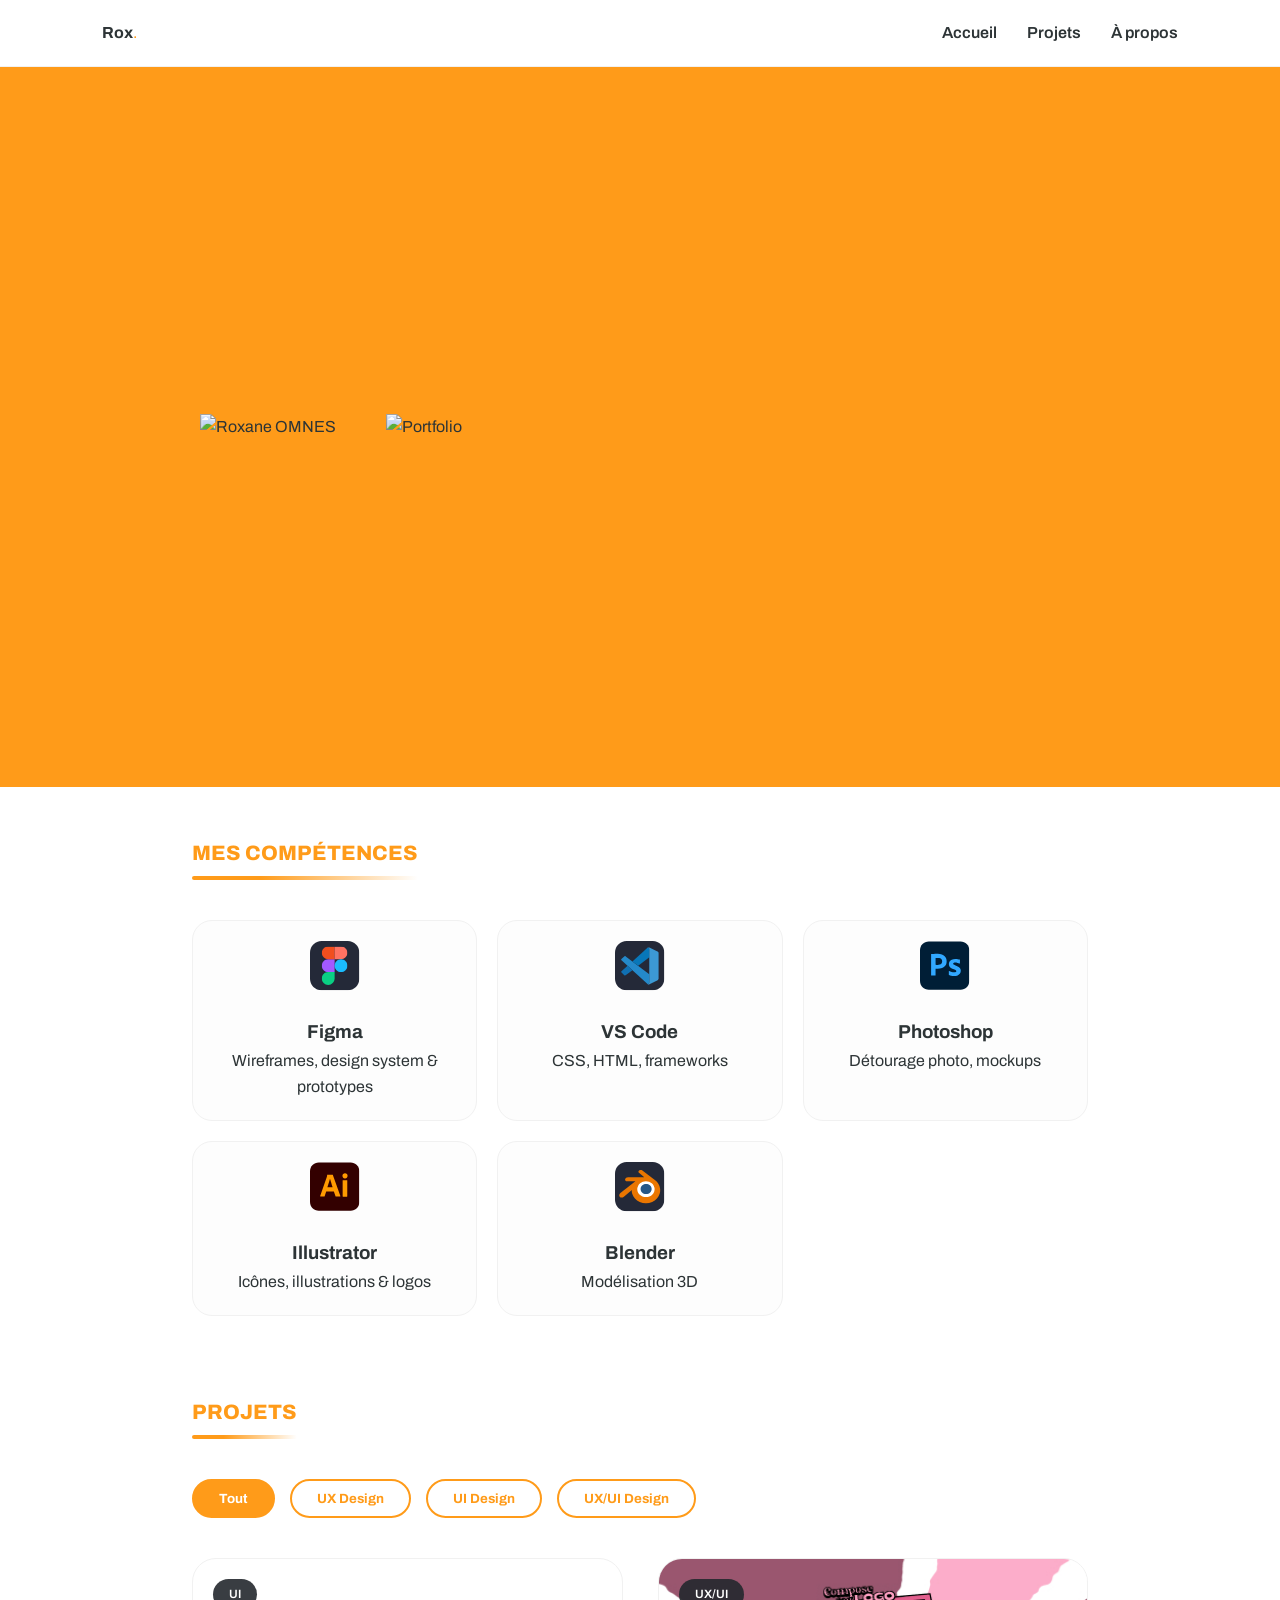
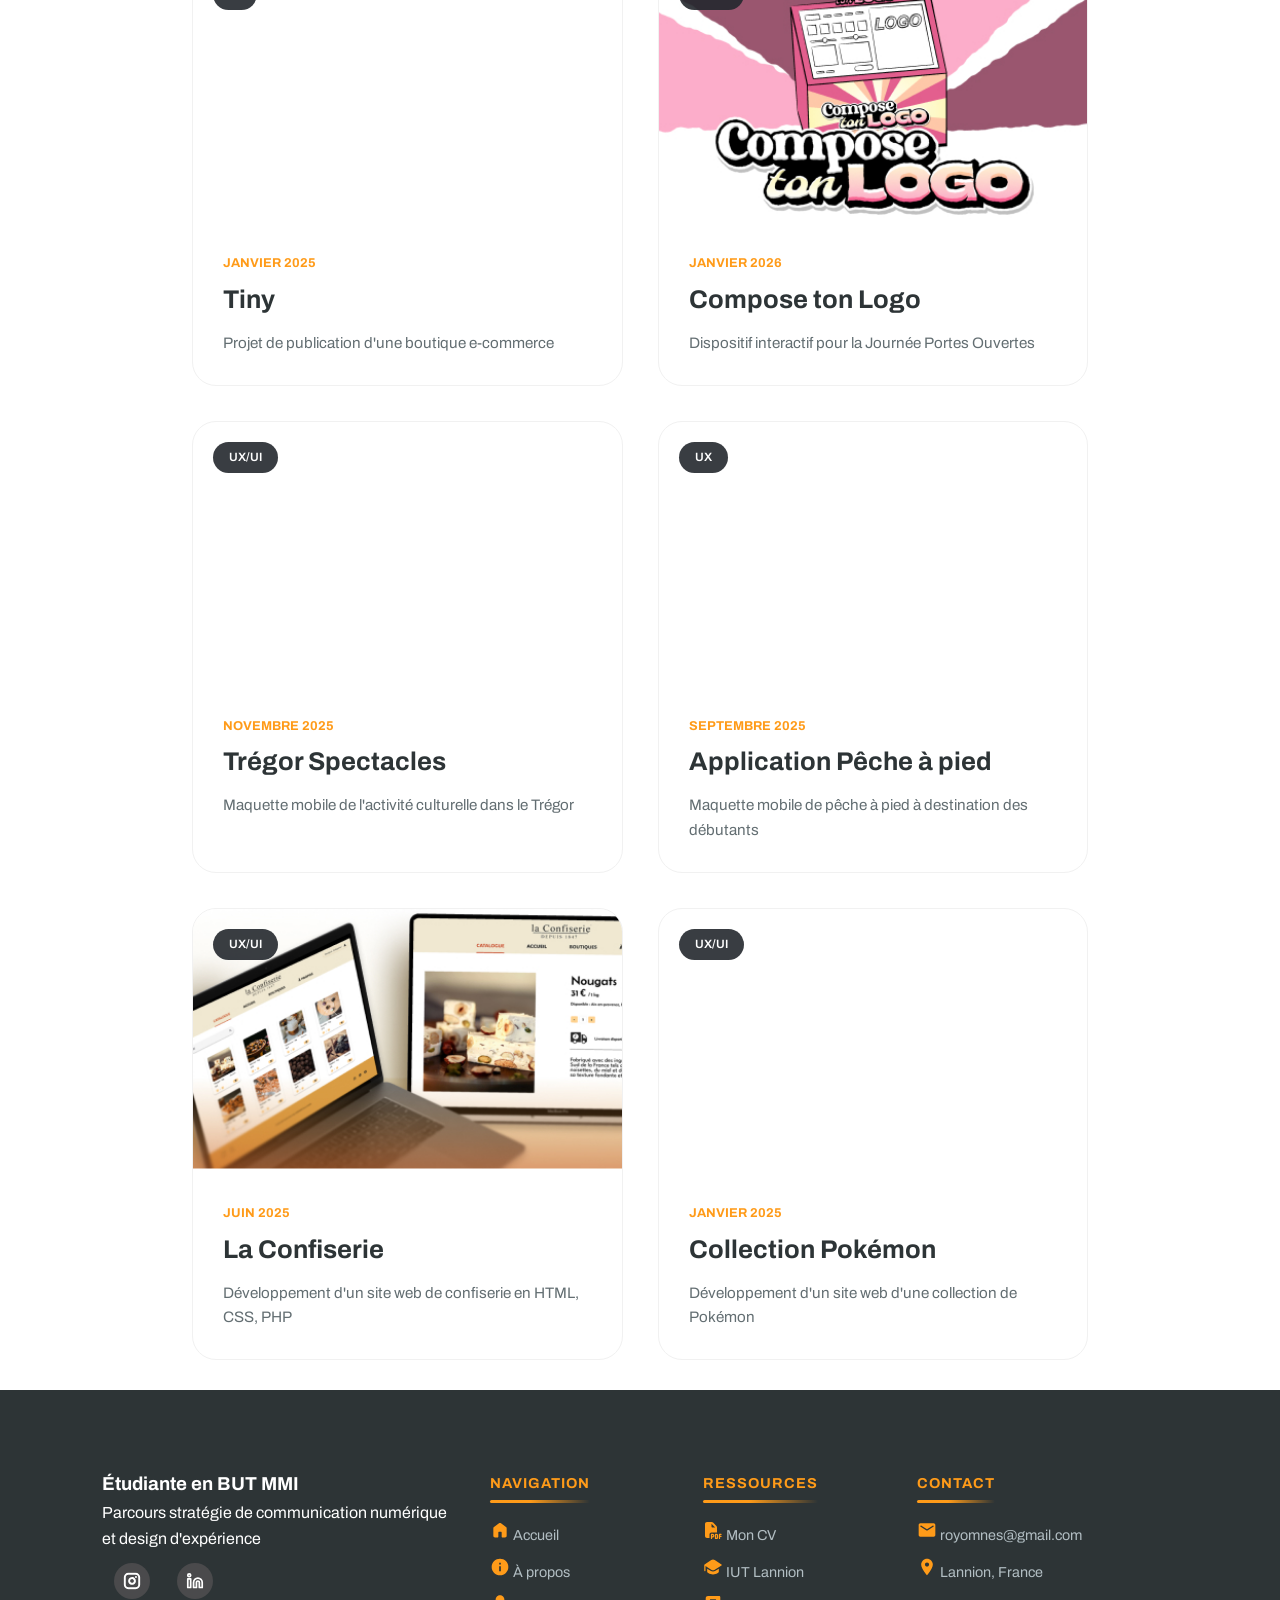
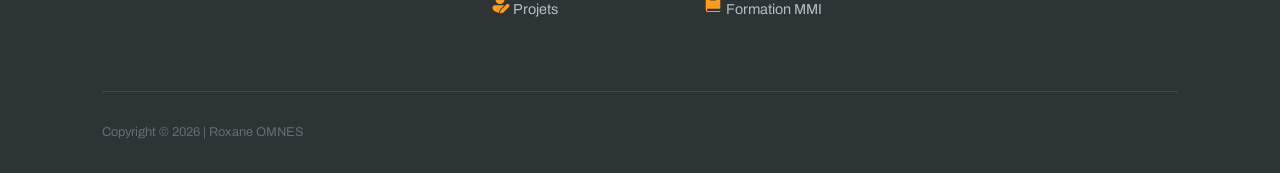
==== index.html @ c8916474 "Add files via upload" ====
<!DOCTYPE html>
<html lang="fr">

<head>
    <meta charset="UTF-8">
    <meta name="viewport" content="width=device-width, initial-scale=1.0">
    <title>Portfolio UX/UI</title>
    <link href="https://fonts.googleapis.com/css2?family=Archivo:wght@300;400;600;800&display=swap" rel="stylesheet">
    <link rel="stylesheet" href="style.css">
</head>

<body>
    <header>
        <div class="logo">
            <strong>Rox</strong>
            <div class="dot">.</div>
            </div>
        <nav>
            <ul>
                <li><a data-key="nav-home" href="#home">Accueil</a></li>
                <li><a data-key="nav-projects" href="#projects">Projets</a></li>
                <li><a data-key="nav-about" href="a-propos.html">À propos</a></li>
               
            </ul>
        </nav>
    </header>

    <section id="home" class="hero">
        <div class="hero-container">
            <div class="hero-image">
                <img src="images/photo.png" alt="Roxane OMNES" id="heroPhoto">
            </div>
            <div class="hero-content">
                <img src="images/title.png" alt="Portfolio" class="hero-title-image">
            </div>
        </div>
    </section>

    <section id="skills" class="container">
        <h2 class="title" data-key="nav-skills">MES COMPÉTENCES</h2>
        <div class="skills-grid" id="skills-container"></div>
    </section>

    <section id="projects" class="container">
        <h2 class="title" data-key="nav-projects">MES PROJETS</h2>

        <div class="filter-container">
            <button class="filter-btn active" onclick="filterProjects('all', this)" data-key="filter-all">Tout</button>
            <button class="filter-btn" onclick="filterProjects('UX', this)" data-key="filter-ux">UX Design</button>
            <button class="filter-btn" onclick="filterProjects('UI', this)" data-key="filter-ui">UI Design</button>
            <button class="filter-btn" onclick="filterProjects('UX/UI', this)" data-key="filter-uxui">UX/UI Design</button>
        </div>

        <div class="projects-grid" id="projects-container"></div>
    </section>

    <footer class="footer">
        <div class="footer-grid">
            <div class="footer-brand">
                <h3 data-key="footer-desc-title">Étudiante en BUT MMI</h3>
                <p data-key="footer-desc-text">Parcours stratégie de communication numérique et design d'expérience</p>
                <div class="social-icons">
                    <a href="https://www.instagram.com/artheia._/"><img src="icons/icon_instagram.svg" alt="Instagram"
                            class="social-btn"></a>
                    <a href="https://www.linkedin.com/in/roxane-omnes/"><img src="icons/icon_linkedin.svg" alt="LinkedIn"
                            class="social-btn"></a>
                </div>
            </div>
            <div class="footer-col">
                <h4 class="footer-label">Navigation</h4>
                <div class="footer-link-group">
                    <a href="#home"><img src="icons/icon_accueil.svg" class="footer-icon"> <span
                            data-key="nav-home">Accueil</span></a>
                    <a href="a-propos.html"><img src="icons/icon_a-propos.svg" class="footer-icon"> <span data-key="nav-about">À
                            propos</span></a>
                    <a href="#projects"><img src="icons/icon_projets.svg" class="footer-icon"> <span
                            data-key="nav-projects">Projets</span></a>
                </div>
            </div>
            <div class="footer-col">
                <h4 class="footer-label">Ressources</h4>
                <div class="footer-link-group">
                    <a href="#"><img src="icons/icon_cv.svg" class="footer-icon"> Mon CV</a>
                    <a href="https://iut-lannion.univ-rennes.fr/"><img src="icons/icon_iut.svg" class="footer-icon"> IUT
                        Lannion</a>
                    <a
                        href="https://www.onisep.fr/ressources/univers-formation/formations/post-bac/but-metiers-du-multimedia-et-de-l-internet-parcours-strategie-de-communication-numerique-et-design-d-experience"><img
                            src="icons/icon_mmi.svg" class="footer-icon"> Formation MMI</a>
                </div>
            </div>
            <div class="footer-col">
                <h4 class="footer-label">Contact</h4>
                <div class="footer-link-group">
                    <p><img src="icons/icon_mail.svg" class="footer-icon"> royomnes@gmail.com</p>
                    <p><img src="icons/icon_location.svg" class="footer-icon"> Lannion, France</p>
                </div>
            </div>
        </div>
        <div class="footer-bottom">
            <p>Copyright © 2026 | Roxane OMNES</p>
        </div>
    </footer>

    
    <script src="script.js"></script>
</body>

</html>
---- style.css ----
:root {
    --primary: #FF9B19;
    --bg-white: #ffffff;
    --bg-subtle: #f8f9fa;
    --text-main: #2d3436;
    --text-muted: #636e72;
    --card-shadow: 0 10px 30px rgba(0, 0, 0, 0.05);
}

* {
    box-sizing: border-box;
    margin: 0;
    padding: 0;
}

html {
    scroll-behavior: smooth;
}

body {
    background-color: var(--bg-white);
    color: var(--text-main);
    font-family: 'Archivo', sans-serif;
    line-height: 1.6;
}


.archivo-font {
    font-family: 'Archivo', sans-serif;
    font-size: 1.2rem;
    color: var(--text-muted);
    margin-top: 10px;
}
.logo {
    display:flex;
}
.dot{
    color: var(--primary);
}
.highlight {
    color: var(--primary);
}

.container {
    padding: 0px 15%;
    margin-bottom: 30px;
}


header {
    padding: 20px 8%;
    display: flex;
    justify-content: space-between;
    align-items: center;
    position: sticky;
    top: 0;
    background: rgba(255, 255, 255, 0.95);
    backdrop-filter: blur(10px);
    z-index: 1000;
    border-bottom: 1px solid #f1f1f1;
}

nav ul {
    display: flex;
    gap: 30px;
    list-style: none;
    align-items: center;
}

nav a {
    text-decoration: none;
    color: var(--text-main);
    font-weight: 600;
    transition: 0.3s;
}

nav a:hover {
    color: var(--primary);
}


.lang-container {
    display: flex;
    align-items: center;
    gap: 8px;
    font-weight: 800;
    font-size: 0.85rem;
}

.lang-link {
    cursor: pointer;
    color: #ccc;
    transition: 0.3s;
}

.lang-link.active {
    color: var(--primary);
}

.separator {
    color: #eee;
}

.binome{
    font-style: italic;
    font-size: 1rem;;
}
.binome a {
    color: var(--primary);
    text-decoration: none;
    font-weight: 600;
}
.title {
    color: var(--primary);
    font-size:1.3rem;
    font-weight: 800;
    position: relative;
    display: inline-block;
    margin-top: 50px;
    margin-bottom: 50px;
    text-transform: uppercase;
}

.title::after {
    content: '';
    position: absolute;
    bottom: -10px;
    left: 0;
    width: 100%;
    height: 4px;
    background: linear-gradient(to right, var(--primary) 0%, var(--primary) 30%, transparent 100%);
    border-radius: 2px;
}


.hero {
    height: 80vh; 
    display: flex;
    align-items: center;
    justify-content: center;
    background-color: #FF9B19;
}

.hero-container {
    display: flex;
    align-items: center;
    gap: 50px; 
    max-width: 1200px;
    margin-left: 200px; 
    width: 90%;
}

.hero-image img {
    max-width: 900px; 
    height: auto;
    display: block;
}

.hero-content {
    text-align: left; 
}


@media (max-width: 768px) {
    .hero-container {
        flex-direction: column;
        text-align: center;
    }
    .hero-content {
        text-align: center;
    }
}

.skills-grid {
    display: grid;
    grid-template-columns: repeat(auto-fit, minmax(220px, 1fr));
    gap: 20px;
}

.skill-card {
    background: #fdfdfd;
    padding: 20px;
    border-radius: 20px;
    text-align: center;
    border: 1px solid #f1f1f1;
    transition: 0.4s;
}


.skill-icon {
    width: 50px;
    height: 50px;
    margin-bottom: 20px;
    object-fit: contain;
}

.filter-container {
    display: flex;
    gap: 15px;
    margin-bottom: 40px;
    justify-content: flex-start;
}

.filter-btn {
    padding: 10px 25px;
    border: 2px solid var(--primary);
    background: transparent;
    color: var(--primary);
    border-radius: 50px;
    cursor: pointer;
    font-weight: 700;
    transition: all 0.3s ease;
    font-family: 'Archivo', sans-serif;
}

.filter-btn:hover, .filter-btn.active {
    background: var(--primary);
    color: white;
}
.projects-grid {
    display: grid;
    grid-template-columns: repeat(auto-fill, minmax(380px, 1fr));
    gap: 35px;
}

.project-card {
    background: var(--bg-white);
    border-radius: 24px;
    overflow: hidden;
    border: 1px solid #f1f1f1;
    transition: 0.4s;
    cursor: pointer;
    display: block;
    text-decoration: none;
    color: inherit;
}

.project-card:hover {
    transform: translateY(-12px);
    box-shadow: 0 20px 40px rgba(0, 0, 0, 0.08);
}

.project-img-container {
    position: relative;
    height: 260px;
}

.project-img {
    width: 100%;
    height: 100%;
    background-size: cover;
    background-position: center;
    transition: 0.5s;
}

.project-card:hover .project-img {
    transform: scale(1.05);
}

.project-tag {
    position: absolute;
    top: 20px;
    left: 20px;
    background: rgba(36, 41, 46, 0.9);
    color: white;
    padding: 6px 16px;
    border-radius: 50px;
    font-size: 0.75rem;
    font-weight: 600;
}

.project-info {
    padding: 30px;
}

.project-date {
    color: var(--primary);
    font-weight: 700;
    font-size: 0.8rem;
    text-transform: uppercase;
}

.project-info h3 {
    font-size: 1.6rem;
    margin: 5px 0 10px;
}

.project-info p {
    color: var(--text-muted);
    font-size: 0.95rem;
}

.modal {
    display: none;
    position: fixed;
    inset: 0;
    background: rgba(255, 255, 255, 0.98);
    z-index: 2000;
    padding: 50px;
    overflow-y: auto;
}

.modal-content {
    max-width: 1000px;
    margin: auto;
    padding: 40px;
}

.cs-hero {
    height: 450px;
    background-size: cover;
    background-position: center;
    border-radius: 30px;
    display: flex;
    align-items: flex-end;
    margin-bottom: 50px;
    overflow: hidden;
}

.cs-hero-content {
    background: linear-gradient(transparent, rgba(0,0,0,0.8));
    width: 100%;
    padding: 50px;
    color: white;
}

.cs-content-grid {
    display: grid;
    grid-template-columns: 2fr 1fr;
    gap: 60px;
}

.cs-section { margin-bottom: 50px; }
.cs-section h2 { margin-bottom: 20px; font-size: 2rem; }

.cs-process-steps {
    display: grid;
    grid-template-columns: repeat(auto-fit, minmax(150px, 1fr));
    gap: 20px;
}

.step-card {
    background: var(--bg-subtle);
    padding: 20px;
    border-radius: 15px;
    border-left: 4px solid var(--primary);
}
.conclusion{
    margin-bottom :40px;
}
.cs-sidebar {
    position: sticky;
    top: 120px;
    height: fit-content;
}

.sidebar-box {
    background: #fff;
    border: 1px solid #eee;
    padding: 25px;
    border-radius: 20px;
    margin-bottom: 20px;
}

.cs-image-placeholder {
    width: 100%;
    height: 400px;
    background: #f0f0f0;
    margin-top: 20px;
    border-radius: 20px;
    display: flex;
    align-items: center;
    justify-content: center;
    color: #999;
}

.close-btn {
    position: absolute;
    top: 30px;
    right: 40px;
    font-size: 3rem;
    cursor: pointer;
}
.social-btn {
    width: 60px; 
    height: 60px; 
    padding: 12px;
    cursor: pointer;
}

.footer {
    background: #2d3436;
    color: white;
    padding: 80px 8% 30px;
    width : 100%;
}

.footer-grid {
    display: grid;
    grid-template-columns: 2fr 1fr 1fr 1.5fr;
    gap: 40px;
}

.footer-label {
    color: var(--primary);
    text-transform: uppercase;
    font-size: 0.9rem;
    letter-spacing: 1px;
    margin-bottom: 25px;
    position: relative;
    display: inline-block;
}

.footer-label::after {
    content: '';
    position: absolute;
    bottom: -8px;
    left: 0;
    width: 100%;
    height: 3px;
    background: linear-gradient(to right, var(--primary) 0%, var(--primary) 40%, transparent 100%);
    border-radius: 2px;
}
.footer-icon {
    width: 20px;  
    height: 20px;
    object-fit: contain;
    transition: transform 0.3s ease;
}

.footer-col a,
.footer-col p {
    display: block;
    color: #b2bec3;
    text-decoration: none;
    margin-bottom: 10px;
    font-size: 0.9rem;
}

.footer-bottom {
    margin-top: 60px;
    padding-top: 30px;
    border-top: 1px solid #444;
    display: flex;
    justify-content: space-between;
    font-size: 0.8rem;
    color: #636e72;
}

/* ----------------------------- */
/* Responsive adjustments (1024px & 768px) */
/* ----------------------------- */

/* Ensure projects gallery grid follows requested breakpoints if present */
.projects-gallery-grid {
    grid-template-columns: repeat(3, 1fr);
}

@media (max-width: 1024px) {
    .projects-gallery-grid { grid-template-columns: repeat(2, 1fr); }
    .projects-grid { grid-template-columns: repeat(2, 1fr); }
    .hero-container { gap: 30px; max-width: 1000px; margin-left: 80px; }
    .context-mockup img{display: none;}

}

@media (max-width: 768px) {
    /* Projects grid collapse to single column */
    .projects-gallery-grid { grid-template-columns: 1fr; }
    .projects-grid { grid-template-columns: 1fr; }

    /* Hero: stack, center and reduce sizes to avoid overflow */
    .hero {
        height: auto;
        padding: 20px 0;
    }
    .hero-container {
        flex-direction: row;
        margin-left: 0;
        gap: 10px;
        padding: 0 4%;
        align-items: center;
    }
    .hero-image {
        width: 50%;
        display: flex;
        justify-content: center;
        align-items: center;
    }
    .hero-image img {
        max-width: 250px; 
        width: 100%;
        height: auto;
        display: block;
    }
    .hero-content .hero-title-image {
        width: 100%;
        max-width: 420px;
        text-align: center;
        padding: 0 6px;
    }
.hero-content
    .hero-content h1 { font-size: 1.4rem; margin-bottom: 6px; }
    .hero-content h2 { font-size: 1.05rem; margin-bottom: 6px; }
    .hero-content p { font-size: 0.9rem; }

    /* Methodology / workflow bar: stack vertically and keep visible */
    .methodology-bar {
        display: flex;
        gap: 12px;
        background: #000;
        color: #fff;
        padding: 12px 14px;
        border-radius: 6px;
        align-items: center;
    }
    .methodology-bar > * { width: 100%; }
    .methodology-bar { flex-direction: column; align-items: flex-start; }
}

/* Small safety helpers */
.hero-content, .project-info, .gallery-description { word-break: break-word; hyphens: auto; }

@media (max-width: 1028px) {
    /* Remove large left margin on hero for slightly-smaller screens */
    .hero-container { margin-left: 0; }
}
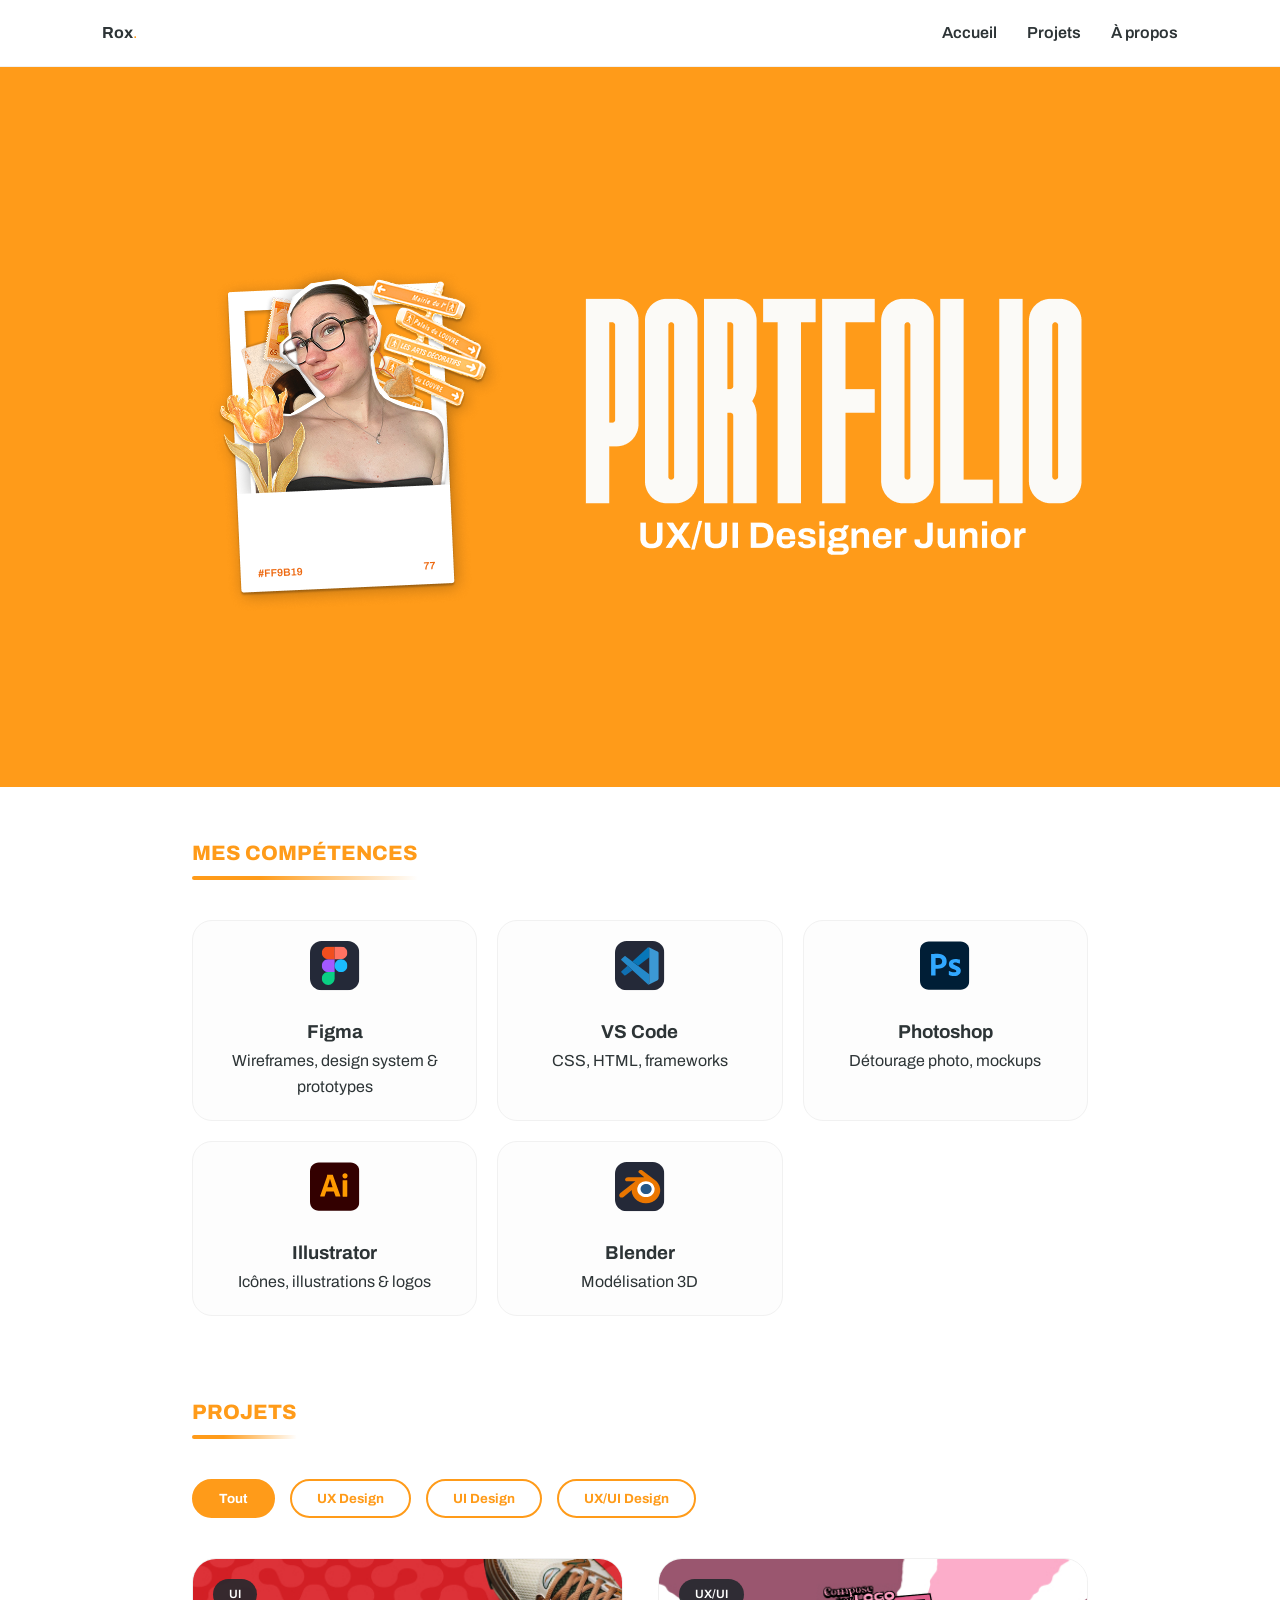
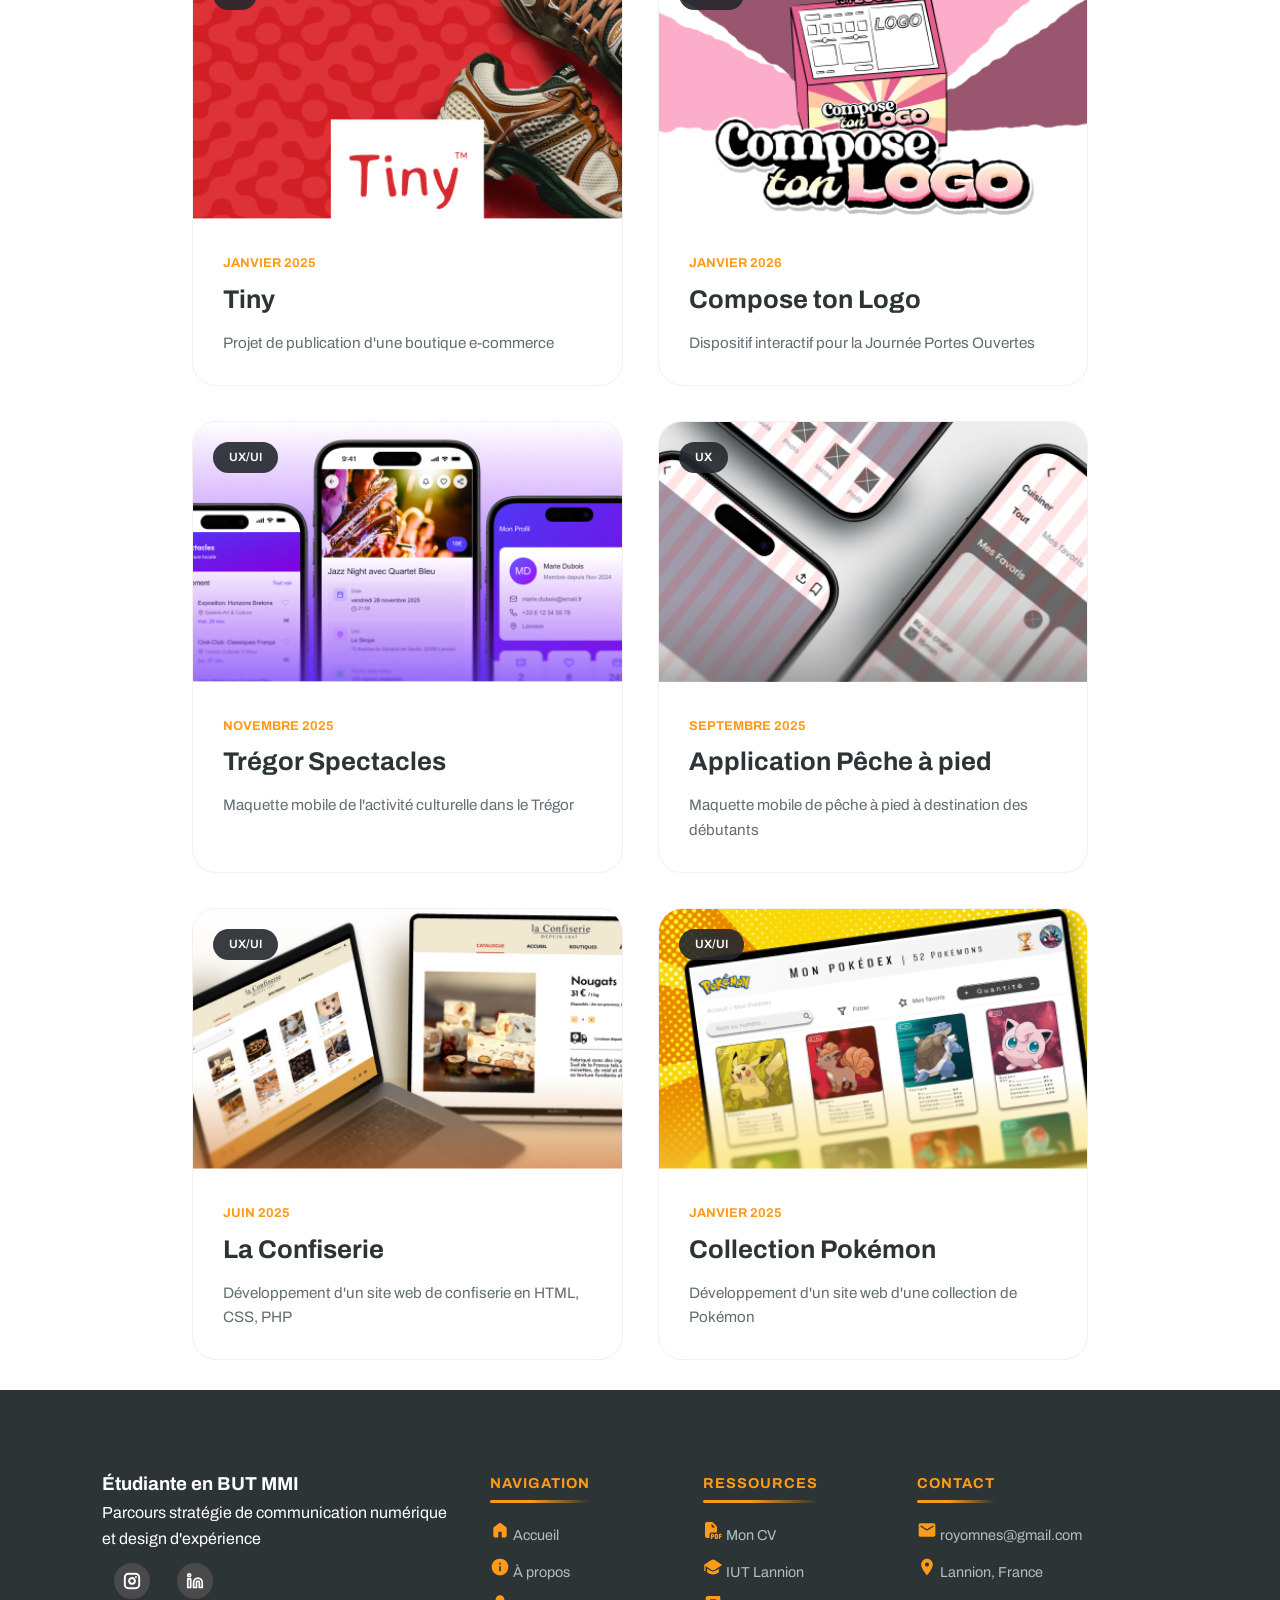
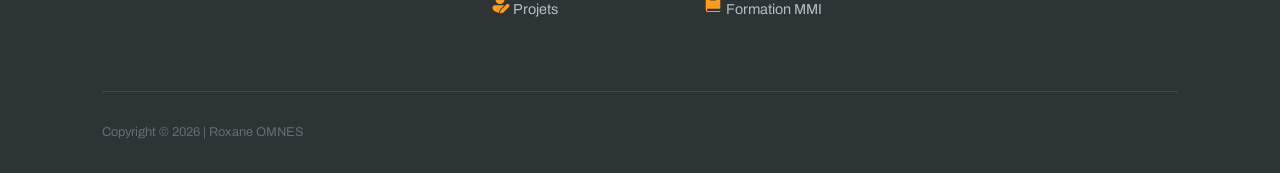
==== commit c12aff3d: "test racine img" ====
--- a/index.html
+++ b/index.html
@@ -31,7 +31,7 @@
                 <img src="images/photo.png" alt="Roxane OMNES" id="heroPhoto">
             </div>
             <div class="hero-content">
-                <img src="images/title.png" alt="Portfolio" class="hero-title-image">
+                <img src="./images/title.png" alt="Portfolio" class="hero-title-image">
             </div>
         </div>
     </section>
@@ -69,30 +69,30 @@
             <div class="footer-col">
                 <h4 class="footer-label">Navigation</h4>
                 <div class="footer-link-group">
-                    <a href="#home"><img src="icons/icon_accueil.svg" class="footer-icon"> <span
+                    <a href="#home"><img src="./icons/icon_accueil.svg" class="footer-icon"> <span
                             data-key="nav-home">Accueil</span></a>
-                    <a href="a-propos.html"><img src="icons/icon_a-propos.svg" class="footer-icon"> <span data-key="nav-about">À
+                    <a href="a-propos.html"><img src="./icons/icon_a-propos.svg" class="footer-icon"> <span data-key="nav-about">À
                             propos</span></a>
-                    <a href="#projects"><img src="icons/icon_projets.svg" class="footer-icon"> <span
+                    <a href="#projects"><img src="./icons/icon_projets.svg" class="footer-icon"> <span
                             data-key="nav-projects">Projets</span></a>
                 </div>
             </div>
             <div class="footer-col">
                 <h4 class="footer-label">Ressources</h4>
                 <div class="footer-link-group">
-                    <a href="#"><img src="icons/icon_cv.svg" class="footer-icon"> Mon CV</a>
-                    <a href="https://iut-lannion.univ-rennes.fr/"><img src="icons/icon_iut.svg" class="footer-icon"> IUT
+                    <a href="#"><img src="./icons/icon_cv.svg" class="footer-icon"> Mon CV</a>
+                    <a href="https://iut-lannion.univ-rennes.fr/"><img src="./icons/icon_iut.svg" class="footer-icon"> IUT
                         Lannion</a>
                     <a
                         href="https://www.onisep.fr/ressources/univers-formation/formations/post-bac/but-metiers-du-multimedia-et-de-l-internet-parcours-strategie-de-communication-numerique-et-design-d-experience"><img
-                            src="icons/icon_mmi.svg" class="footer-icon"> Formation MMI</a>
+                            src="./icons/icon_mmi.svg" class="footer-icon"> Formation MMI</a>
                 </div>
             </div>
             <div class="footer-col">
                 <h4 class="footer-label">Contact</h4>
                 <div class="footer-link-group">
-                    <p><img src="icons/icon_mail.svg" class="footer-icon"> royomnes@gmail.com</p>
-                    <p><img src="icons/icon_location.svg" class="footer-icon"> Lannion, France</p>
+                    <p><img src="./icons/icon_mail.svg" class="footer-icon"> royomnes@gmail.com</p>
+                    <p><img src="./icons/icon_location.svg" class="footer-icon"> Lannion, France</p>
                 </div>
             </div>
         </div>
@@ -105,4 +105,6 @@
     <script src="script.js"></script>
 </body>
 
-</html>+
+</html>
+
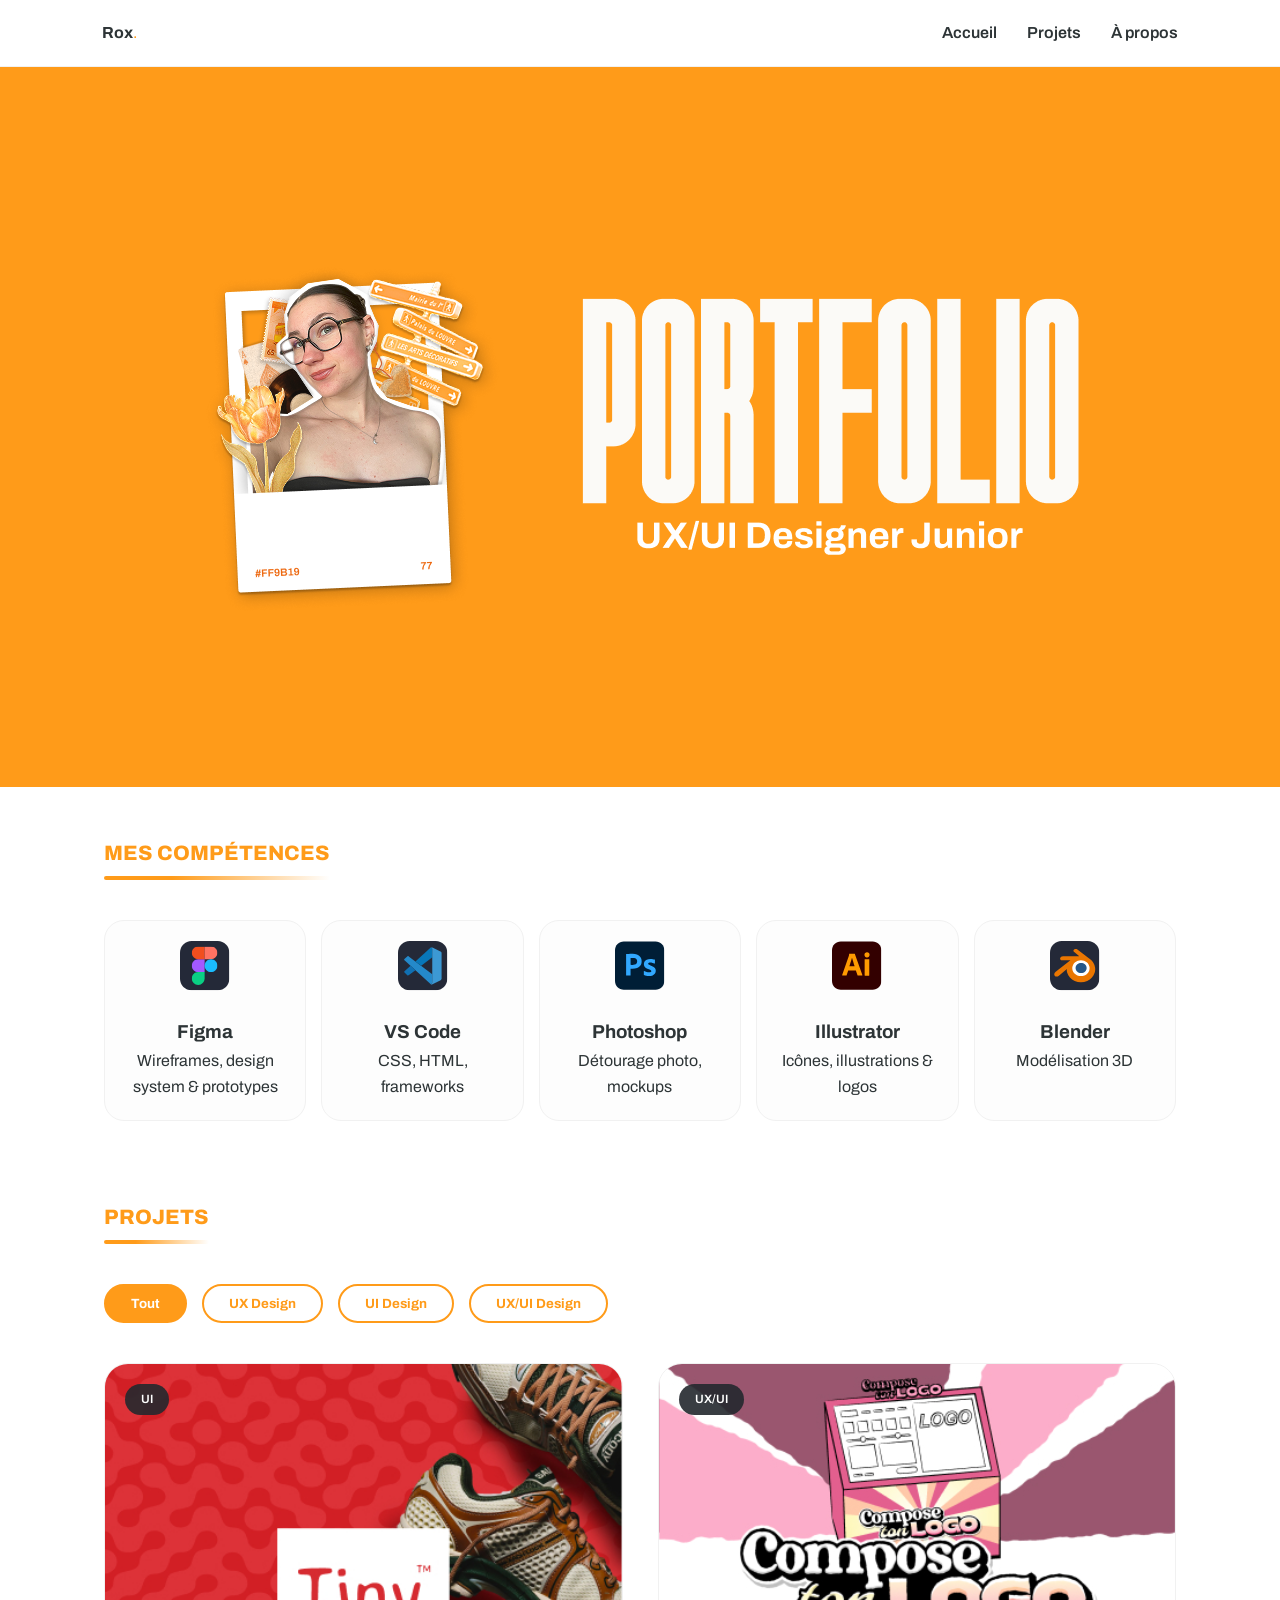
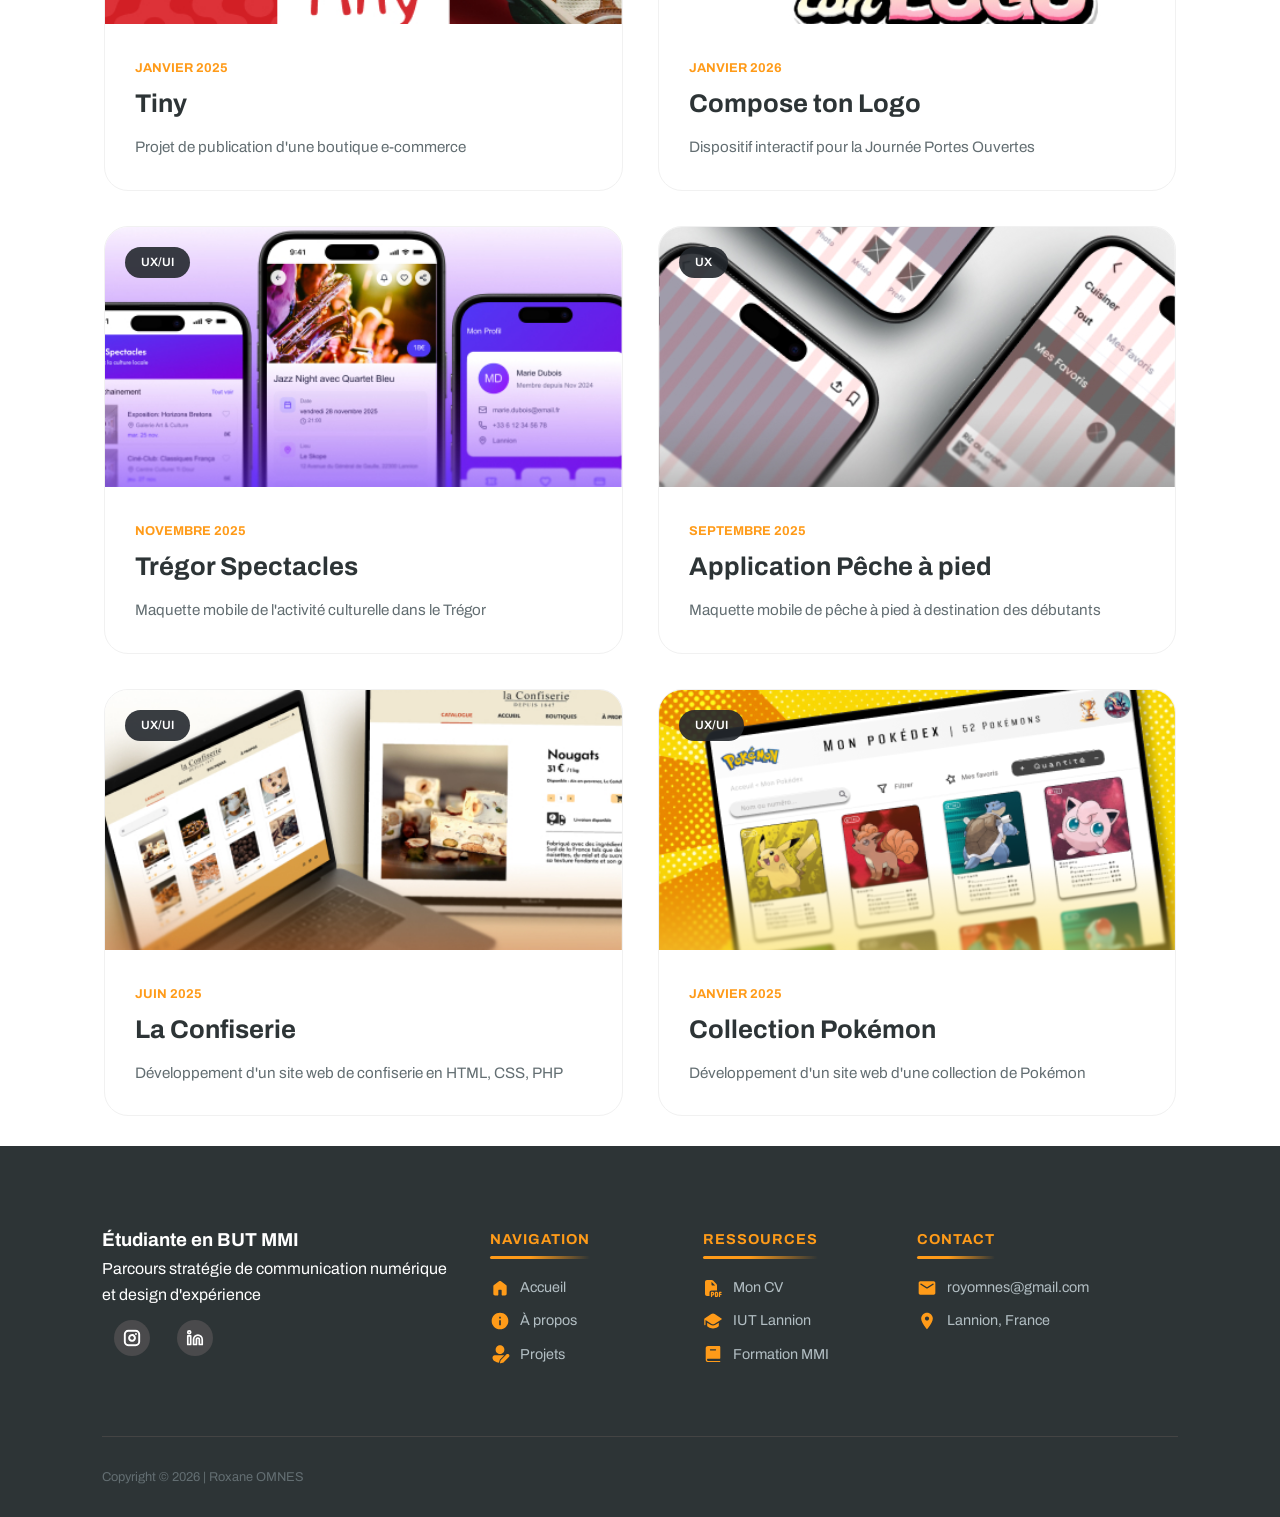
==== commit 483f7f49: "Update" ====
--- a/index.html
+++ b/index.html
@@ -7,6 +7,7 @@
     <title>Portfolio UX/UI</title>
     <link href="https://fonts.googleapis.com/css2?family=Archivo:wght@300;400;600;800&display=swap" rel="stylesheet">
     <link rel="stylesheet" href="style.css">
+
 </head>
 
 <body>
@@ -17,12 +18,17 @@
             </div>
         <nav>
             <ul>
-                <li><a data-key="nav-home" href="#home">Accueil</a></li>
-                <li><a data-key="nav-projects" href="#projects">Projets</a></li>
+                <li><a data-key="nav-home" href="index.html#home">Accueil</a></li>
+                <li><a data-key="nav-projects" href="index.html#projects">Projets</a></li>
                 <li><a data-key="nav-about" href="a-propos.html">À propos</a></li>
                
             </ul>
         </nav>
+        <button class="burger-menu" aria-label="Toggle menu">
+            <span></span>
+            <span></span>
+            <span></span>
+        </button>
     </header>
 
     <section id="home" class="hero">
@@ -31,7 +37,7 @@
                 <img src="images/photo.png" alt="Roxane OMNES" id="heroPhoto">
             </div>
             <div class="hero-content">
-                <img src="./images/title.png" alt="Portfolio" class="hero-title-image">
+                <img src="images/title.png" alt="Portfolio" class="hero-title-image">
             </div>
         </div>
     </section>
@@ -69,30 +75,30 @@
             <div class="footer-col">
                 <h4 class="footer-label">Navigation</h4>
                 <div class="footer-link-group">
-                    <a href="#home"><img src="./icons/icon_accueil.svg" class="footer-icon"> <span
+                    <a href="#home"><img src="icons/icon_accueil.svg" class="footer-icon"> <span
                             data-key="nav-home">Accueil</span></a>
-                    <a href="a-propos.html"><img src="./icons/icon_a-propos.svg" class="footer-icon"> <span data-key="nav-about">À
+                    <a href="a-propos.html"><img src="icons/icon_a-propos.svg" class="footer-icon"> <span data-key="nav-about">À
                             propos</span></a>
-                    <a href="#projects"><img src="./icons/icon_projets.svg" class="footer-icon"> <span
+                    <a href="#projects"><img src="icons/icon_projets.svg" class="footer-icon"> <span
                             data-key="nav-projects">Projets</span></a>
                 </div>
             </div>
             <div class="footer-col">
                 <h4 class="footer-label">Ressources</h4>
                 <div class="footer-link-group">
-                    <a href="#"><img src="./icons/icon_cv.svg" class="footer-icon"> Mon CV</a>
-                    <a href="https://iut-lannion.univ-rennes.fr/"><img src="./icons/icon_iut.svg" class="footer-icon"> IUT
+                    <a href="#"><img src="icons/icon_cv.svg" class="footer-icon"> Mon CV</a>
+                    <a href="https://iut-lannion.univ-rennes.fr/"><img src="icons/icon_iut.svg" class="footer-icon"> IUT
                         Lannion</a>
                     <a
                         href="https://www.onisep.fr/ressources/univers-formation/formations/post-bac/but-metiers-du-multimedia-et-de-l-internet-parcours-strategie-de-communication-numerique-et-design-d-experience"><img
-                            src="./icons/icon_mmi.svg" class="footer-icon"> Formation MMI</a>
+                            src="icons/icon_mmi.svg" class="footer-icon"> Formation MMI</a>
                 </div>
             </div>
             <div class="footer-col">
                 <h4 class="footer-label">Contact</h4>
                 <div class="footer-link-group">
-                    <p><img src="./icons/icon_mail.svg" class="footer-icon"> royomnes@gmail.com</p>
-                    <p><img src="./icons/icon_location.svg" class="footer-icon"> Lannion, France</p>
+                    <p><img src="icons/icon_mail.svg" class="footer-icon"> royomnes@gmail.com</p>
+                    <p><img src="icons/icon_location.svg" class="footer-icon"> Lannion, France</p>
                 </div>
             </div>
         </div>
@@ -105,6 +111,4 @@
     <script src="script.js"></script>
 </body>
 
-
-</html>
-
+</html>
--- a/style.css
+++ b/style.css
@@ -31,19 +31,29 @@
     color: var(--text-muted);
     margin-top: 10px;
 }
+
 .logo {
-    display:flex;
-}
-.dot{
+    display: flex;
+}
+
+.dot {
     color: var(--primary);
 }
+
 .highlight {
     color: var(--primary);
 }
 
 .container {
-    padding: 0px 15%;
-    margin-bottom: 30px;
+    max-width: 1200px;
+    margin: 0 auto 30px;
+    padding: 0 5%;
+}
+
+@media (max-width: 390px) {
+    .container {
+        margin-bottom: 16px;
+    }
 }
 
 
@@ -101,18 +111,21 @@
     color: #eee;
 }
 
-.binome{
+.binome {
     font-style: italic;
-    font-size: 1rem;;
-}
+    font-size: 1rem;
+    ;
+}
+
 .binome a {
     color: var(--primary);
     text-decoration: none;
     font-weight: 600;
 }
+
 .title {
     color: var(--primary);
-    font-size:1.3rem;
+    font-size: 1.3rem;
     font-weight: 800;
     position: relative;
     display: inline-block;
@@ -120,7 +133,11 @@
     margin-bottom: 50px;
     text-transform: uppercase;
 }
-
+@media (max-width: 390px) {
+    .title h2 {
+        font-size:1rem;
+    }
+}
 .title::after {
     content: '';
     position: absolute;
@@ -134,7 +151,7 @@
 
 
 .hero {
-    height: 80vh; 
+    height: 80vh;
     display: flex;
     align-items: center;
     justify-content: center;
@@ -143,29 +160,36 @@
 
 .hero-container {
     display: flex;
+    flex-direction: row;
     align-items: center;
-    gap: 50px; 
+    gap: 50px;
     max-width: 1200px;
-    margin-left: 200px; 
-    width: 90%;
+    /*width: 90%;*/
 }
 
 .hero-image img {
-    max-width: 900px; 
+    max-width: 900px;
     height: auto;
     display: block;
 }
 
 .hero-content {
-    text-align: left; 
+    text-align: left;
+}
+
+@media (max-width: 390px) {
+    .hero-content {
+        width: 60%;
+    }
 }
 
 
 @media (max-width: 768px) {
     .hero-container {
-        flex-direction: column;
         text-align: center;
-    }
+        zoom: 0.5;
+    }
+
     .hero-content {
         text-align: center;
     }
@@ -173,8 +197,15 @@
 
 .skills-grid {
     display: grid;
-    grid-template-columns: repeat(auto-fit, minmax(220px, 1fr));
-    gap: 20px;
+    grid-template-columns: repeat(auto-fit, minmax(120px, 1fr));
+    gap: 15px;
+}
+
+@media (max-width: 390px) {
+    .skills-grid {
+        grid-template-columns: repeat(2, 1fr);
+        gap: 10px;
+    }
 }
 
 .skill-card {
@@ -186,6 +217,13 @@
     transition: 0.4s;
 }
 
+@media (max-width: 390px) {
+    .skill-card {
+        padding: 6px;
+        border-radius: 8px;
+    }
+}
+
 
 .skill-icon {
     width: 50px;
@@ -194,11 +232,46 @@
     object-fit: contain;
 }
 
+@media (max-width: 390px) {
+    .skill-icon {
+        width: 24px;
+        height: 24px;
+        margin-bottom: 4px;
+    }
+
+    .skill-card h3 {
+        font-size: 0.7rem;
+        margin-bottom: 2px;
+    }
+
+    .skill-card p {
+        font-size: 0.6rem;
+        line-height: 1.2;
+    }
+}
+
 .filter-container {
     display: flex;
+    flex-wrap: wrap;
     gap: 15px;
     margin-bottom: 40px;
     justify-content: flex-start;
+}
+
+@media (max-width: 390px) {
+    .filter-container {
+        flex-wrap: nowrap;
+        gap: 6px;
+        margin-bottom: 16px;
+        overflow-x: auto;
+    }
+
+    .filter-btn {
+        padding: 6px 12px;
+        font-size: 0.65rem;
+        font-weight: 600;
+        white-space: nowrap;
+    }
 }
 
 .filter-btn {
@@ -213,15 +286,25 @@
     font-family: 'Archivo', sans-serif;
 }
 
-.filter-btn:hover, .filter-btn.active {
+.filter-btn:hover,
+.filter-btn.active {
     background: var(--primary);
     color: white;
 }
+
 .projects-grid {
     display: grid;
     grid-template-columns: repeat(auto-fill, minmax(380px, 1fr));
     gap: 35px;
 }
+
+@media (max-width: 390px) {
+    .projects-grid {
+        grid-template-columns: 1fr;
+        gap: 20px;
+    }
+}
+
 
 .project-card {
     background: var(--bg-white);
@@ -318,7 +401,7 @@
 }
 
 .cs-hero-content {
-    background: linear-gradient(transparent, rgba(0,0,0,0.8));
+    background: linear-gradient(transparent, rgba(0, 0, 0, 0.8));
     width: 100%;
     padding: 50px;
     color: white;
@@ -330,8 +413,14 @@
     gap: 60px;
 }
 
-.cs-section { margin-bottom: 50px; }
-.cs-section h2 { margin-bottom: 20px; font-size: 2rem; }
+.cs-section {
+    margin-bottom: 50px;
+}
+
+.cs-section h2 {
+    margin-bottom: 20px;
+    font-size: 2rem;
+}
 
 .cs-process-steps {
     display: grid;
@@ -345,9 +434,11 @@
     border-radius: 15px;
     border-left: 4px solid var(--primary);
 }
-.conclusion{
-    margin-bottom :40px;
-}
+
+.conclusion {
+    margin-bottom: 40px;
+}
+
 .cs-sidebar {
     position: sticky;
     top: 120px;
@@ -381,9 +472,10 @@
     font-size: 3rem;
     cursor: pointer;
 }
+
 .social-btn {
-    width: 60px; 
-    height: 60px; 
+    width: 60px;
+    height: 60px;
     padding: 12px;
     cursor: pointer;
 }
@@ -392,13 +484,102 @@
     background: #2d3436;
     color: white;
     padding: 80px 8% 30px;
-    width : 100%;
+    width: 100%;
 }
 
 .footer-grid {
     display: grid;
     grid-template-columns: 2fr 1fr 1fr 1.5fr;
     gap: 40px;
+}
+
+
+
+@media (max-width: 390px) {
+
+    /* Conteneur principal du footer */
+    .footer {
+        padding: 40px 5% 20px;
+        background: #2d3436;
+        /* Maintien du fond sombre */
+    }
+
+    /* Mettre le footer en ligne */
+    .footer-grid {
+        display: flex;
+        flex-direction: column;
+        gap: 20px;
+        text-align: left;
+    }
+
+    .footer-brand {
+        margin-bottom: 20px;
+    }
+
+    /* Réduction globale de la taille de police pour l'ergonomie mobile */
+    .footer-brand h3 {
+        font-size: 1.1rem;
+        margin-bottom: 5px;
+    }
+
+    .footer-brand p {
+        font-size: 0.75rem;
+        line-height: 1.3;
+    }
+
+    .footer-label {
+        font-size: 0.75rem;
+        margin-bottom: 15px;
+    }
+
+    /* Liens et icônes plus petits */
+    .footer-col a,
+    .footer-col p {
+        font-size: 0.7rem;
+        margin-bottom: 8px;
+        display: flex;
+        align-items: center;
+        gap: 5px;
+    }
+
+    .footer-icon {
+        width: 14px;
+        height: 14px;
+    }
+
+    /* Réduction des icônes réseaux sociaux */
+    .social-icons {
+        display: flex;
+        gap: 10px;
+        margin-top: 20px;
+    }
+
+    .social-icons img {
+        width: 50px;
+        height: 50px;
+    }
+
+    .social-btn {
+        width: 35px;
+        height: 35px;
+        padding: 8px;
+        background: rgba(255, 255, 255, 0.1);
+        border-radius: 50%;
+    }
+
+    /* Barre de copyright en bas */
+    .footer-bottom {
+        margin-top: 30px;
+        flex-direction: column;
+        gap: 10px;
+        text-align: center;
+        font-size: 0.65rem;
+    }
+
+    /* On affiche toutes les colonnes pour qu'elles soient en ligne (les unes sous les autres) */
+    .footer-col {
+        display: block;
+    }
 }
 
 .footer-label {
@@ -421,8 +602,9 @@
     background: linear-gradient(to right, var(--primary) 0%, var(--primary) 40%, transparent 100%);
     border-radius: 2px;
 }
+
 .footer-icon {
-    width: 20px;  
+    width: 20px;
     height: 20px;
     object-fit: contain;
     transition: transform 0.3s ease;
@@ -430,7 +612,9 @@
 
 .footer-col a,
 .footer-col p {
-    display: block;
+    display: flex;
+    align-items: center;
+    gap: 10px;
     color: #b2bec3;
     text-decoration: none;
     margin-bottom: 10px;
@@ -457,52 +641,80 @@
 }
 
 @media (max-width: 1024px) {
-    .projects-gallery-grid { grid-template-columns: repeat(2, 1fr); }
-    .projects-grid { grid-template-columns: repeat(2, 1fr); }
-    .hero-container { gap: 30px; max-width: 1000px; margin-left: 80px; }
-    .context-mockup img{display: none;}
+    .footer-grid {
+        grid-template-columns: repeat(2, 1fr);
+        gap: 30px;
+    }
+
+    .projects-gallery-grid {
+        grid-template-columns: repeat(2, 1fr);
+    }
+
+    .projects-grid {
+        grid-template-columns: repeat(2, 1fr);
+    }
+
+    .hero-container {
+        gap: 30px;
+        max-width: 1000px;
+    }
+
+    .context-mockup img {
+        display: none;
+    }
 
 }
 
 @media (max-width: 768px) {
+
     /* Projects grid collapse to single column */
-    .projects-gallery-grid { grid-template-columns: 1fr; }
-    .projects-grid { grid-template-columns: 1fr; }
+    .projects-gallery-grid {
+        grid-template-columns: 1fr;
+    }
+
+    .projects-grid {
+        grid-template-columns: 1fr;
+    }
 
     /* Hero: stack, center and reduce sizes to avoid overflow */
     .hero {
         height: auto;
         padding: 20px 0;
     }
-    .hero-container {
-        flex-direction: row;
-        margin-left: 0;
-        gap: 10px;
-        padding: 0 4%;
-        align-items: center;
-    }
+
     .hero-image {
-        width: 50%;
         display: flex;
         justify-content: center;
         align-items: center;
     }
+
     .hero-image img {
-        max-width: 250px; 
+        max-width: 250px;
         width: 100%;
         height: auto;
         display: block;
     }
+
     .hero-content .hero-title-image {
         width: 100%;
         max-width: 420px;
         text-align: center;
         padding: 0 6px;
     }
-.hero-content
-    .hero-content h1 { font-size: 1.4rem; margin-bottom: 6px; }
-    .hero-content h2 { font-size: 1.05rem; margin-bottom: 6px; }
-    .hero-content p { font-size: 0.9rem; }
+
+    .hero-content .hero-content h1 {
+        font-size: 1.4rem;
+        margin-bottom: 6px;
+    }
+
+    .hero-content h2 {
+        font-size: 1.05rem;
+        margin-bottom: 6px;
+    }
+
+    .hero-content p {
+        font-size: 0.9rem;
+    }
 
     /* Methodology / workflow bar: stack vertically and keep visible */
     .methodology-bar {
@@ -514,14 +726,120 @@
         border-radius: 6px;
         align-items: center;
     }
-    .methodology-bar > * { width: 100%; }
-    .methodology-bar { flex-direction: column; align-items: flex-start; }
+
+    .methodology-bar>* {
+        width: 100%;
+    }
+
+    .methodology-bar {
+        flex-direction: column;
+        align-items: flex-start;
+    }
 }
 
 /* Small safety helpers */
-.hero-content, .project-info, .gallery-description { word-break: break-word; hyphens: auto; }
-
-@media (max-width: 1028px) {
-    /* Remove large left margin on hero for slightly-smaller screens */
-    .hero-container { margin-left: 0; }
-}
+.hero-content,
+.project-info,
+.gallery-description {
+    word-break: break-word;
+    hyphens: auto;
+}
+
+@media (max-width: 600px) {
+    .footer-grid {
+        display: flex;
+        flex-direction: column;
+        gap: 30px;
+    }
+}
+
+
+
+
+
+
+/* Burger Menu Styles */
+.burger-menu {
+    display: none;
+    flex-direction: column;
+    background: none;
+    border: none;
+    cursor: pointer;
+    gap: 5px;
+    padding: 0;
+}
+
+.burger-menu span {
+    width: 25px;
+    height: 3px;
+    background-color: var(--text-main);
+    border-radius: 2px;
+    transition: all 0.3s ease;
+    transform-origin: center;
+}
+
+/* Mobile: Show burger menu */
+@media (max-width: 768px) {
+    .burger-menu {
+        display: flex;
+    }
+
+    nav {
+        position: fixed;
+        top: 70px;
+        left: 0;
+        right: 0;
+        background: rgba(255, 255, 255, 0.98);
+        backdrop-filter: blur(10px);
+        max-height: 0;
+        overflow: hidden;
+        transition: max-height 0.3s ease;
+        border-bottom: none;
+        z-index: 999;
+    }
+
+    nav.active {
+        max-height: 300px;
+        border-bottom: 1px solid #f1f1f1;
+    }
+
+    nav ul {
+        flex-direction: column;
+        gap: 0;
+        padding: 20px 8%;
+    }
+
+    nav li {
+        padding: 12px 0;
+        border-bottom: 1px solid #f1f1f1;
+    }
+
+    nav li:last-child {
+        border-bottom: none;
+    }
+
+    nav a {
+        font-size: 1rem;
+    }
+}
+
+/* Burger animation when active */
+.burger-menu.active span:nth-child(1) {
+    transform: translateY(8px) rotate(45deg);
+}
+
+.burger-menu.active span:nth-child(2) {
+    opacity: 0;
+}
+
+.burger-menu.active span:nth-child(3) {
+    transform: translateY(-8px) rotate(-45deg);
+}
+
+@media (max-width: 390px) {
+
+    /* Header: reduce padding and font sizes */
+    header {
+        padding: 15px 5%;
+    }
+}
